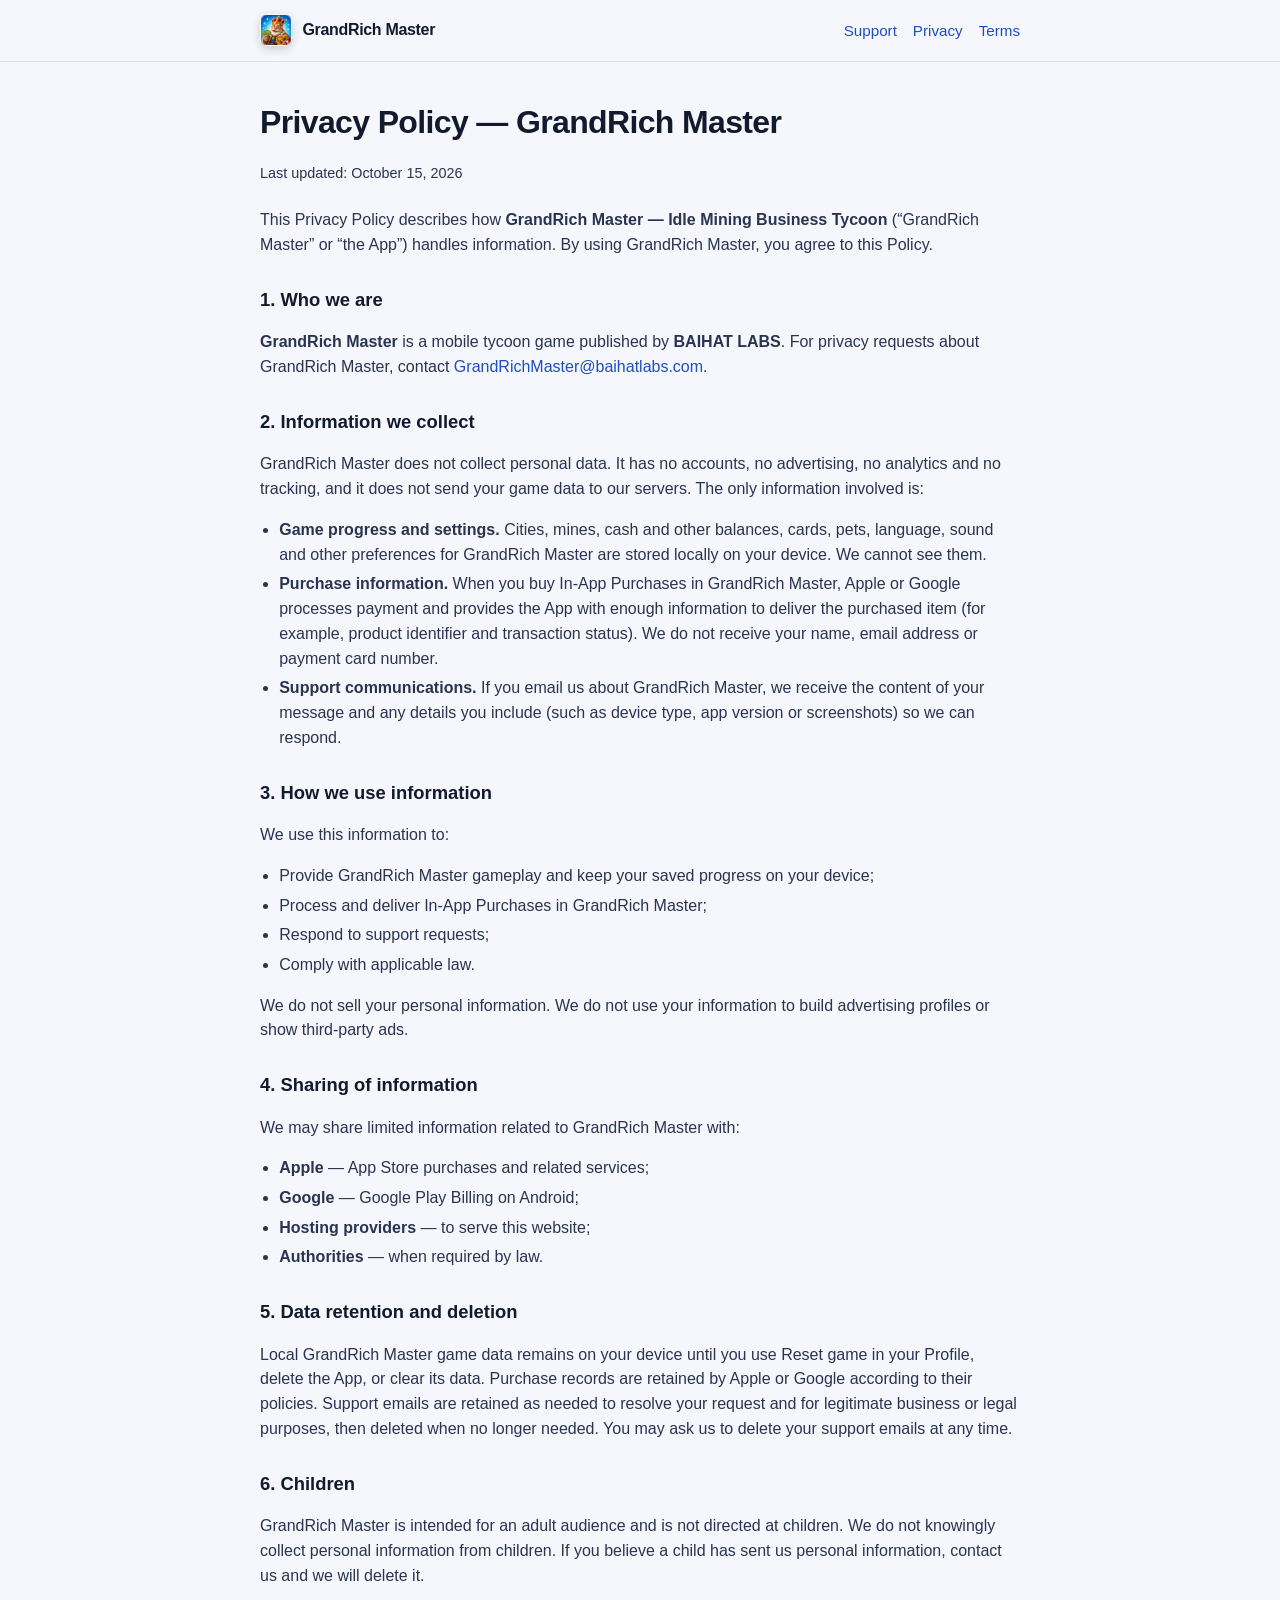
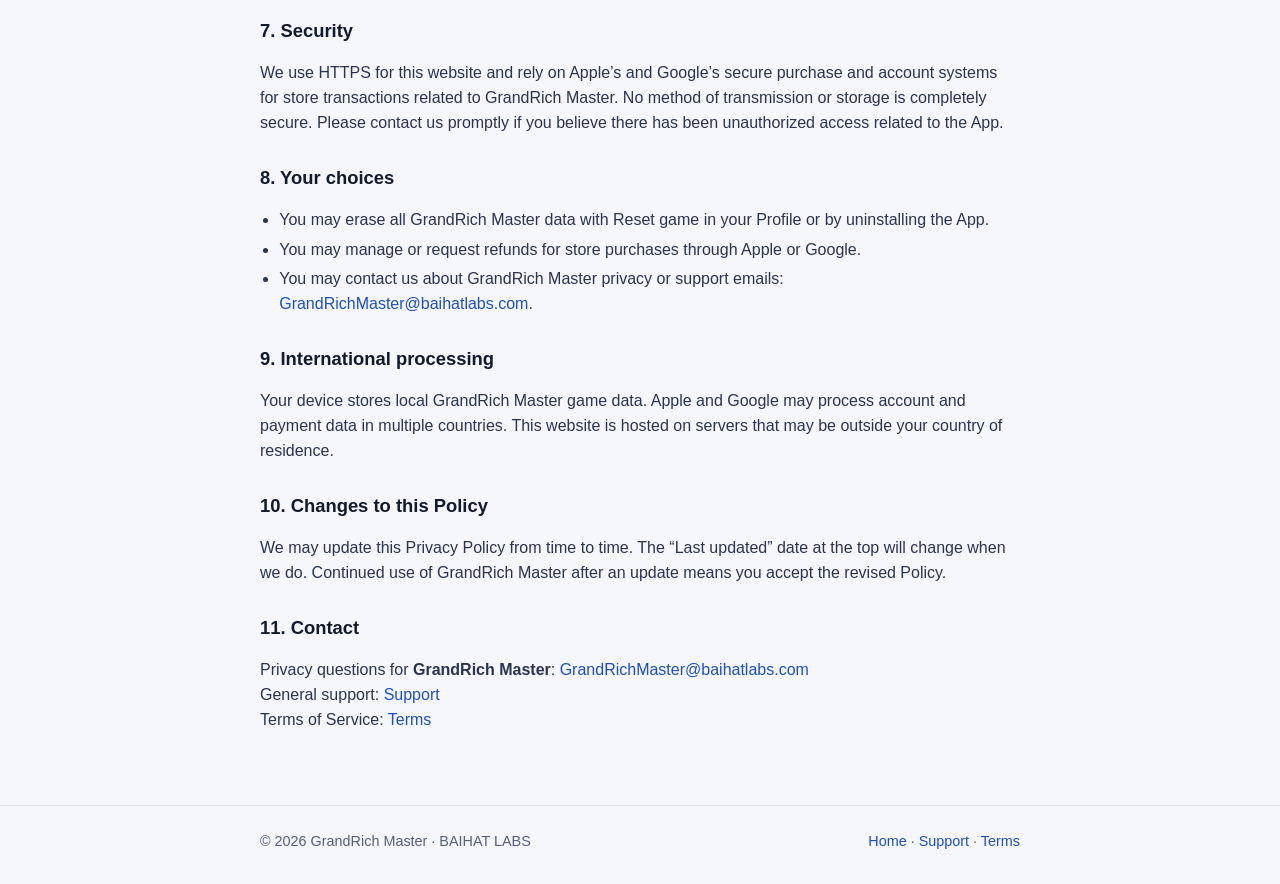
==== privacy.html @ 4f874ab6 "GrandRich Master website (home, support, privacy, terms) Co-authored-by: Cursor <cursoragent@cursor." ====
<!DOCTYPE html>
<html lang="en">
<head>
  <meta charset="utf-8" />
  <meta name="viewport" content="width=device-width, initial-scale=1" />
  <title>Privacy Policy — GrandRich Master</title>
  <meta name="description" content="Privacy Policy for GrandRich Master — Idle Mining Business Tycoon: on-device data, In-App Purchases and contact." />
  <meta name="referrer" content="strict-origin-when-cross-origin" />
  <meta name="theme-color" content="#14357f" />
  <link rel="icon" type="image/x-icon" href="/favicon.ico" />
  <link rel="icon" type="image/png" sizes="32x32" href="/favicon-32x32.png" />
  <link rel="icon" type="image/png" sizes="16x16" href="/favicon-16x16.png" />
  <link rel="apple-touch-icon" sizes="180x180" href="/apple-touch-icon.png" />
  <meta property="og:image" content="https://grandrich.baihatlabs.com/og-image.jpg" />
  <link rel="stylesheet" href="/styles.css" />
</head>
<body>
  <header class="nav">
    <div class="wrap nav-inner">
      <a class="brand" href="/">
        <span class="brand-mark" aria-hidden="true"></span>
        GrandRich Master
      </a>
      <nav class="nav-links" aria-label="Main">
        <a href="/support">Support</a>
        <a href="/privacy" aria-current="page">Privacy</a>
        <a href="/terms">Terms</a>
      </nav>
    </div>
  </header>

  <main class="wrap page">
    <h1>Privacy Policy — GrandRich Master</h1>
    <p class="meta">Last updated: October 15, 2026</p>
    <p class="lede">
      This Privacy Policy describes how
      <strong>GrandRich Master — Idle Mining Business Tycoon</strong>
      (“GrandRich Master” or “the App”) handles information.
      By using GrandRich Master, you agree to this Policy.
    </p>

    <h2>1. Who we are</h2>
    <p>
      <strong>GrandRich Master</strong> is a mobile tycoon game published by
      <strong>BAIHAT LABS</strong>.
      For privacy requests about GrandRich Master, contact
      <a href="mailto:GrandRichMaster@baihatlabs.com">GrandRichMaster@baihatlabs.com</a>.
    </p>

    <h2>2. Information we collect</h2>
    <p>
      GrandRich Master does not collect personal data. It has no accounts, no advertising,
      no analytics and no tracking, and it does not send your game data to our servers.
      The only information involved is:
    </p>
    <ul>
      <li>
        <strong>Game progress and settings.</strong>
        Cities, mines, cash and other balances, cards, pets, language, sound and other
        preferences for GrandRich Master are stored locally on your device. We cannot see them.
      </li>
      <li>
        <strong>Purchase information.</strong>
        When you buy In-App Purchases in GrandRich Master, Apple or Google processes payment
        and provides the App with enough information to deliver the purchased item
        (for example, product identifier and transaction status).
        We do not receive your name, email address or payment card number.
      </li>
      <li>
        <strong>Support communications.</strong>
        If you email us about GrandRich Master, we receive the content of your message
        and any details you include (such as device type, app version or screenshots) so we can respond.
      </li>
    </ul>

    <h2>3. How we use information</h2>
    <p>We use this information to:</p>
    <ul>
      <li>Provide GrandRich Master gameplay and keep your saved progress on your device;</li>
      <li>Process and deliver In-App Purchases in GrandRich Master;</li>
      <li>Respond to support requests;</li>
      <li>Comply with applicable law.</li>
    </ul>
    <p>
      We do not sell your personal information.
      We do not use your information to build advertising profiles or show third-party ads.
    </p>

    <h2>4. Sharing of information</h2>
    <p>We may share limited information related to GrandRich Master with:</p>
    <ul>
      <li><strong>Apple</strong> — App Store purchases and related services;</li>
      <li><strong>Google</strong> — Google Play Billing on Android;</li>
      <li><strong>Hosting providers</strong> — to serve this website;</li>
      <li><strong>Authorities</strong> — when required by law.</li>
    </ul>

    <h2>5. Data retention and deletion</h2>
    <p>
      Local GrandRich Master game data remains on your device until you use Reset game in your
      Profile, delete the App, or clear its data. Purchase records are retained by Apple or Google
      according to their policies. Support emails are retained as needed to resolve your request
      and for legitimate business or legal purposes, then deleted when no longer needed. You may
      ask us to delete your support emails at any time.
    </p>

    <h2>6. Children</h2>
    <p>
      GrandRich Master is intended for an adult audience and is not directed at children.
      We do not knowingly collect personal information from children.
      If you believe a child has sent us personal information, contact us and we will delete it.
    </p>

    <h2>7. Security</h2>
    <p>
      We use HTTPS for this website and rely on Apple’s and Google’s secure purchase and
      account systems for store transactions related to GrandRich Master.
      No method of transmission or storage is completely secure.
      Please contact us promptly if you believe there has been unauthorized access related to the App.
    </p>

    <h2>8. Your choices</h2>
    <ul>
      <li>You may erase all GrandRich Master data with Reset game in your Profile or by uninstalling the App.</li>
      <li>You may manage or request refunds for store purchases through Apple or Google.</li>
      <li>
        You may contact us about GrandRich Master privacy or support emails:
        <a href="mailto:GrandRichMaster@baihatlabs.com">GrandRichMaster@baihatlabs.com</a>.
      </li>
    </ul>

    <h2>9. International processing</h2>
    <p>
      Your device stores local GrandRich Master game data.
      Apple and Google may process account and payment data in multiple countries.
      This website is hosted on servers that may be outside your country of residence.
    </p>

    <h2>10. Changes to this Policy</h2>
    <p>
      We may update this Privacy Policy from time to time.
      The “Last updated” date at the top will change when we do.
      Continued use of GrandRich Master after an update means you accept the revised Policy.
    </p>

    <h2>11. Contact</h2>
    <p>
      Privacy questions for <strong>GrandRich Master</strong>:
      <a href="mailto:GrandRichMaster@baihatlabs.com">GrandRichMaster@baihatlabs.com</a><br />
      General support: <a href="/support">Support</a><br />
      Terms of Service: <a href="/terms">Terms</a>
    </p>
  </main>

  <footer class="footer">
    <div class="wrap footer-inner">
      <span>© 2026 GrandRich Master · BAIHAT LABS</span>
      <span><a href="/">Home</a> · <a href="/support">Support</a> · <a href="/terms">Terms</a></span>
    </div>
  </footer>
</body>
</html>
---- styles.css ----
:root {
  --accent: #1f4fbf;
  --accent-dark: #14357f;
  --gold: #a86f00;
  --gold-bright: #ffc83d;
  --ink: #121a2e;
  --muted: #56607a;
  --line: #dbe2f0;
  --bg: #f5f7fc;
  --card: #ffffff;
}

* {
  box-sizing: border-box;
}

html {
  scroll-behavior: smooth;
}

body {
  margin: 0;
  font-family: -apple-system, BlinkMacSystemFont, "Segoe UI", Roboto, Helvetica, Arial, sans-serif;
  color: var(--ink);
  background: var(--bg);
  line-height: 1.55;
}

a {
  color: var(--accent);
  text-decoration: none;
}

a:hover {
  text-decoration: underline;
}

a:focus-visible {
  outline: 3px solid var(--gold-bright);
  outline-offset: 2px;
  border-radius: 4px;
}

.wrap {
  width: min(760px, calc(100% - 2rem));
  margin: 0 auto;
}

.nav {
  position: sticky;
  top: 0;
  z-index: 10;
  background: rgba(245, 247, 252, 0.94);
  backdrop-filter: blur(12px);
  border-bottom: 1px solid var(--line);
}

.nav-inner {
  display: flex;
  align-items: center;
  justify-content: space-between;
  gap: 1rem;
  padding: 0.9rem 0;
}

.brand {
  display: flex;
  align-items: center;
  gap: 0.65rem;
  color: var(--ink);
  font-weight: 700;
  letter-spacing: -0.02em;
  text-decoration: none;
}

.brand:hover {
  text-decoration: none;
}

.brand-mark {
  width: 32px;
  height: 32px;
  border-radius: 8px;
  background: url('/app_icon.png') center/cover no-repeat;
  box-shadow: 0 3px 10px rgba(0, 0, 0, 0.18);
  border: 1px solid rgba(255, 255, 255, 0.4);
  flex-shrink: 0;
}

.nav-links {
  display: flex;
  gap: 1rem;
  flex-wrap: wrap;
  font-size: 0.95rem;
}

.hero-band {
  background: linear-gradient(180deg, #e7edfb 0%, var(--bg) 100%);
  border-bottom: 1px solid var(--line);
}

.hero {
  padding: 3rem 0 2rem;
}

.hero-header {
  display: flex;
  align-items: center;
  gap: 1.5rem;
  margin-bottom: 1.25rem;
  flex-wrap: wrap;
}

.hero-icon {
  width: 96px;
  height: 96px;
  border-radius: 22px;
  box-shadow: 0 10px 24px rgba(20, 53, 127, 0.25), 0 2px 6px rgba(0, 0, 0, 0.08);
  border: 2px solid #ffffff;
  display: block;
}

.hero h1 {
  margin: 0 0 0.4rem;
  font-size: clamp(1.85rem, 4vw, 2.4rem);
  line-height: 1.2;
  letter-spacing: -0.02em;
}

.hero .tagline {
  margin: 0;
  font-size: 1.15rem;
  font-weight: 600;
  color: var(--gold);
}

.hero p {
  margin: 0;
  max-width: 38rem;
  color: var(--muted);
  font-size: 1.05rem;
}

.actions {
  display: flex;
  flex-wrap: wrap;
  gap: 0.75rem;
  margin-top: 1.5rem;
}

.btn {
  display: inline-flex;
  align-items: center;
  justify-content: center;
  min-height: 44px;
  padding: 0.75rem 1.15rem;
  border-radius: 10px;
  font-weight: 600;
  font-size: 0.95rem;
  text-decoration: none;
}

.btn:hover {
  text-decoration: none;
}

.btn-primary {
  background: var(--accent);
  color: #fff;
}

.btn-primary:hover {
  background: var(--accent-dark);
}

.btn-secondary {
  background: #fff;
  color: var(--ink);
  border: 1px solid var(--line);
}

.section {
  padding: 1.5rem 0 3rem;
}

.card {
  background: var(--card);
  border: 1px solid var(--line);
  border-radius: 16px;
  padding: 1.25rem 1.35rem;
  margin: 0.85rem 0;
}

.card h2 {
  margin: 0 0 0.4rem;
  font-size: 1.05rem;
}

.card p {
  margin: 0;
  color: var(--muted);
  font-size: 0.98rem;
}

.notice {
  border-left: 4px solid var(--gold-bright);
}

.page {
  padding: 2.25rem 0 3.5rem;
}

.page h1 {
  margin: 0 0 0.35rem;
  font-size: 2rem;
  letter-spacing: -0.02em;
}

.lede {
  margin: 0 0 1.75rem;
  color: var(--muted);
}

.page h2 {
  margin: 1.75rem 0 0.55rem;
  font-size: 1.15rem;
}

.page .card h2 {
  margin-top: 0;
}

.page p,
.page li {
  color: #2a3450;
}

.page .card p {
  color: var(--muted);
}

.page ul {
  padding-left: 1.2rem;
}

.page li {
  margin: 0.3rem 0;
}

.meta {
  font-size: 0.9rem;
  color: var(--muted);
  margin-bottom: 1.5rem;
}

.footer {
  border-top: 1px solid var(--line);
  padding: 1.5rem 0 2rem;
  color: var(--muted);
  font-size: 0.9rem;
}

.footer-inner {
  display: flex;
  flex-wrap: wrap;
  gap: 0.75rem 1.25rem;
  justify-content: space-between;
}

@media (max-width: 560px) {
  .nav-links {
    gap: 0.75rem;
    font-size: 0.88rem;
  }
}
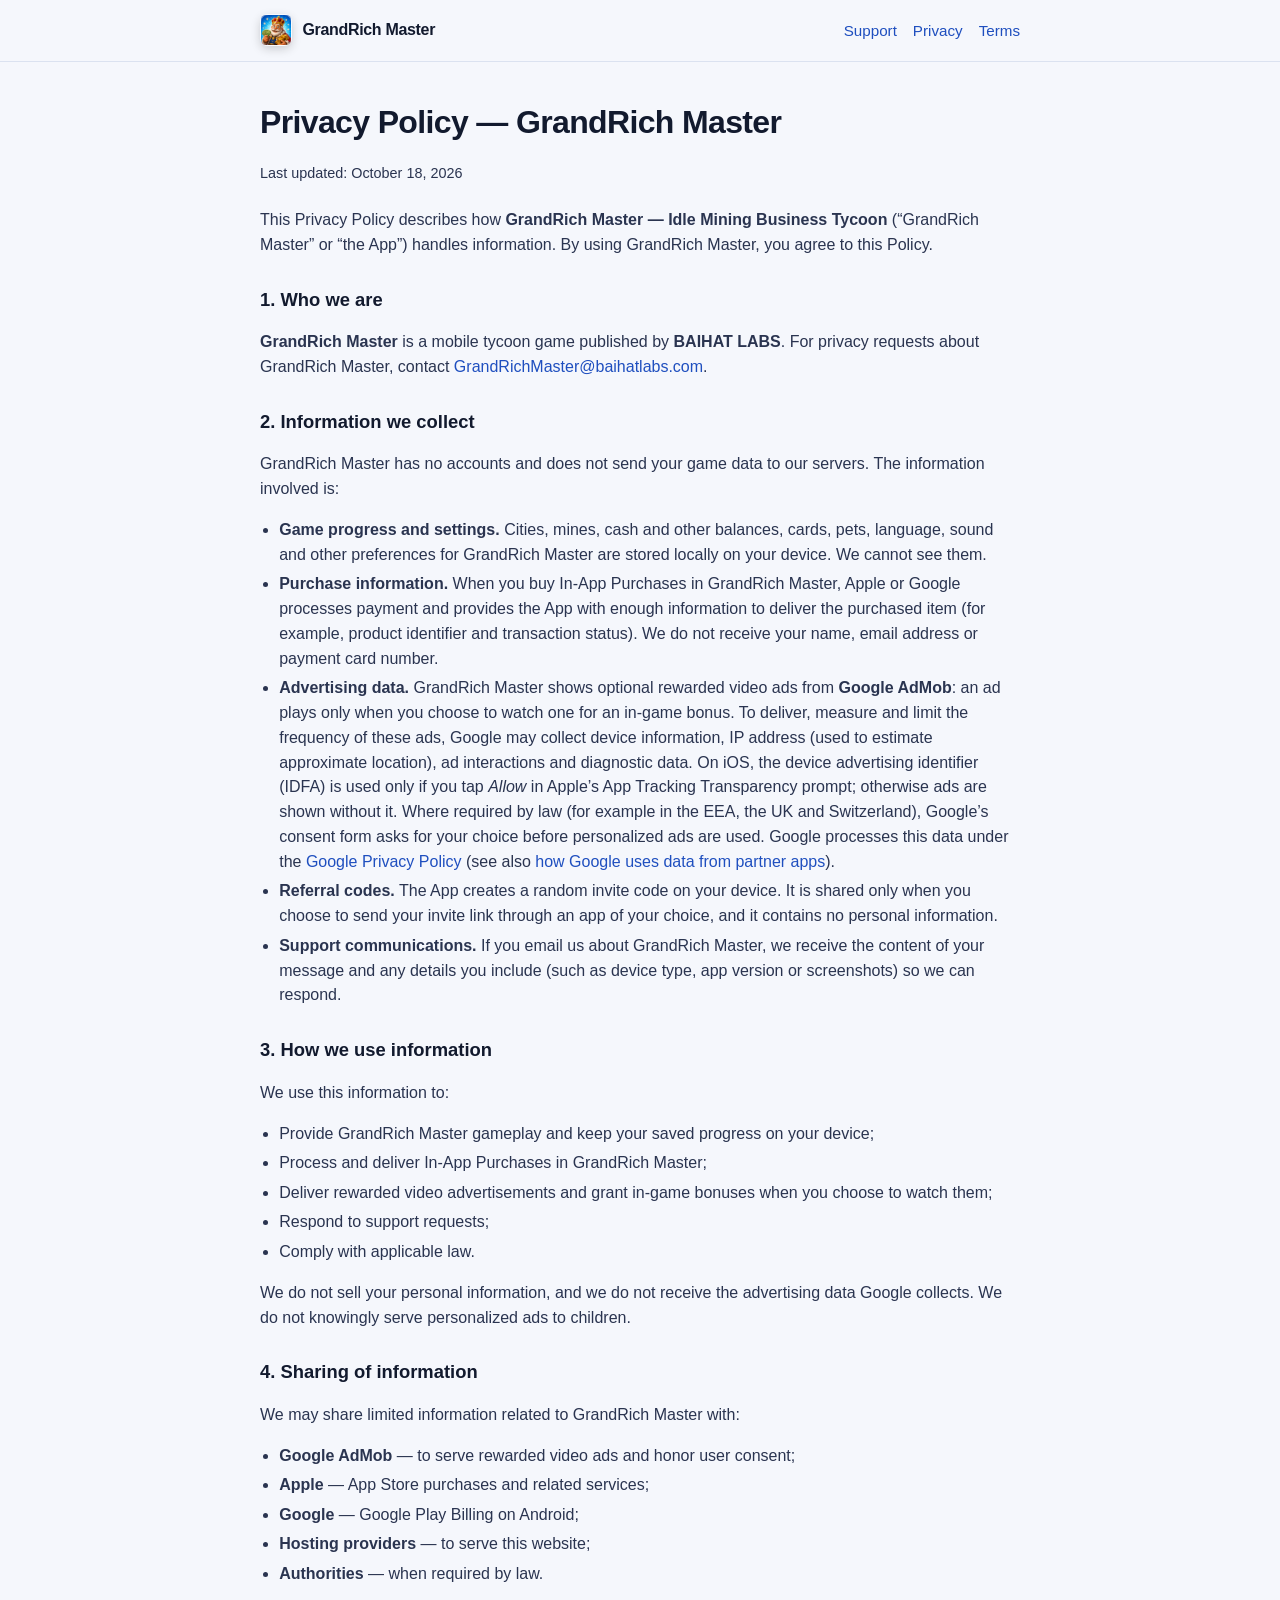
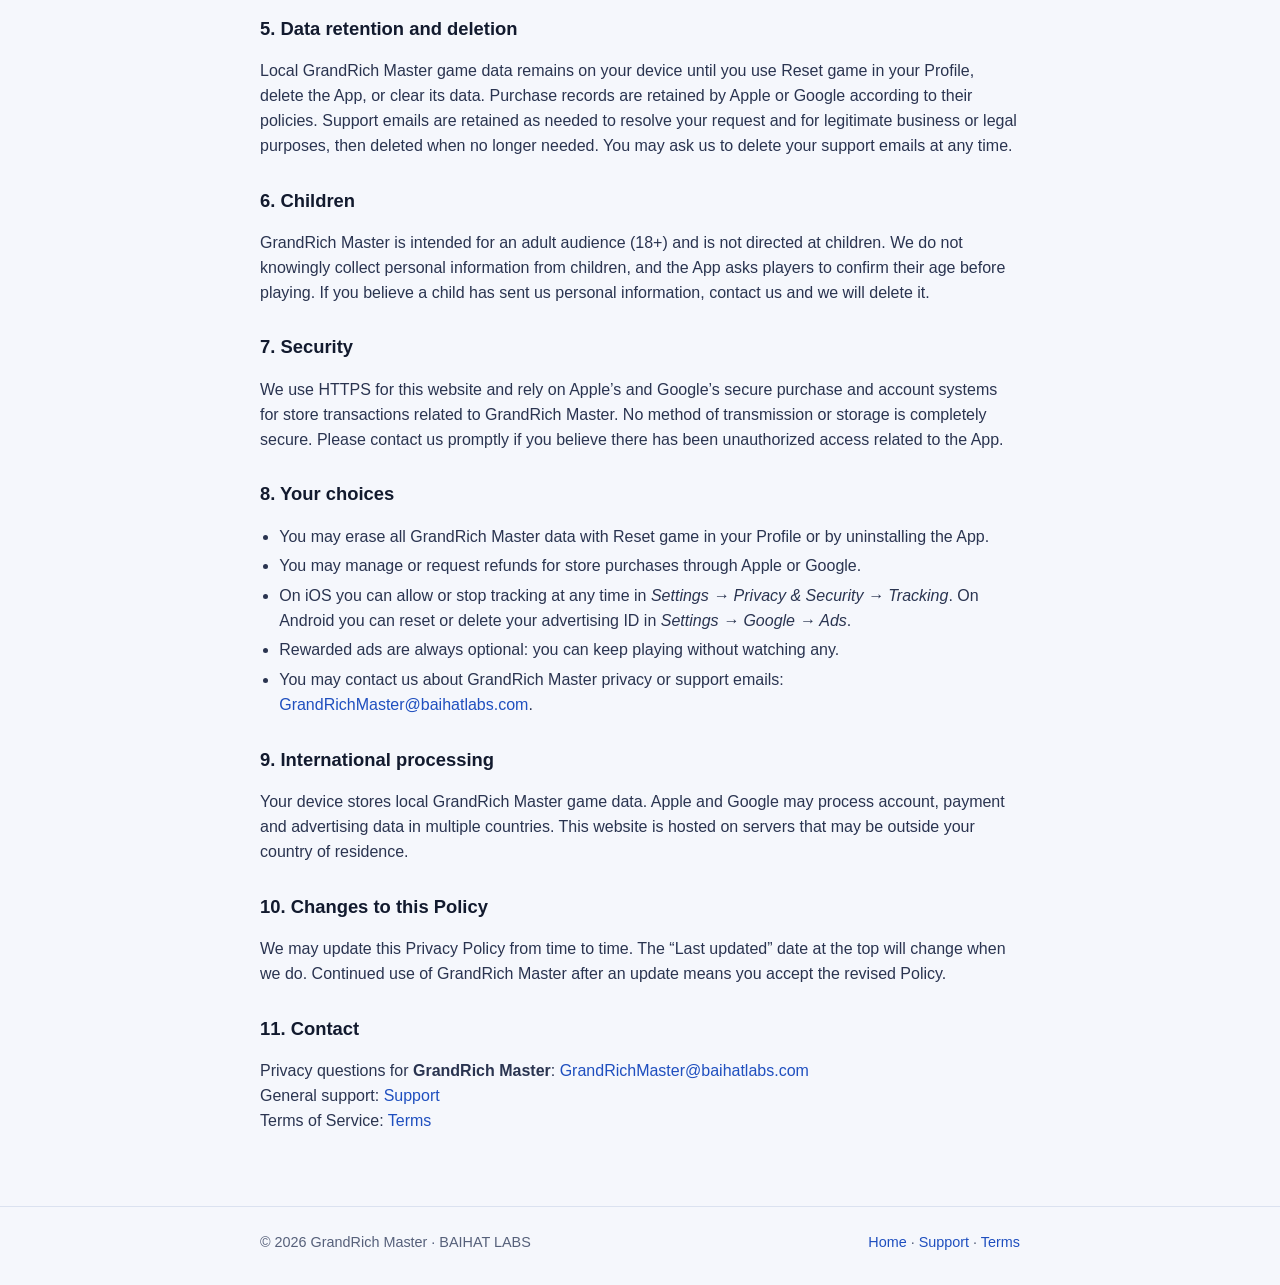
==== commit c6bbe53b: "Privacy policy: rewarded ads, tracking choices; add app-ads.txt" ====
--- a/privacy.html
+++ b/privacy.html
@@ -31,7 +31,7 @@
 
   <main class="wrap page">
     <h1>Privacy Policy — GrandRich Master</h1>
-    <p class="meta">Last updated: October 15, 2026</p>
+    <p class="meta">Last updated: October 18, 2026</p>
     <p class="lede">
       This Privacy Policy describes how
       <strong>GrandRich Master — Idle Mining Business Tycoon</strong>
@@ -49,9 +49,8 @@
 
     <h2>2. Information we collect</h2>
     <p>
-      GrandRich Master does not collect personal data. It has no accounts, no advertising,
-      no analytics and no tracking, and it does not send your game data to our servers.
-      The only information involved is:
+      GrandRich Master has no accounts and does not send your game data to our servers.
+      The information involved is:
     </p>
     <ul>
       <li>
@@ -67,6 +66,25 @@
         We do not receive your name, email address or payment card number.
       </li>
       <li>
+        <strong>Advertising data.</strong>
+        GrandRich Master shows optional rewarded video ads from <strong>Google AdMob</strong>:
+        an ad plays only when you choose to watch one for an in-game bonus.
+        To deliver, measure and limit the frequency of these ads, Google may collect device
+        information, IP address (used to estimate approximate location), ad interactions and diagnostic data.
+        On iOS, the device advertising identifier (IDFA) is used only if you tap <em>Allow</em> in
+        Apple’s App Tracking Transparency prompt; otherwise ads are shown without it.
+        Where required by law (for example in the EEA, the UK and Switzerland), Google’s consent form
+        asks for your choice before personalized ads are used.
+        Google processes this data under the
+        <a href="https://policies.google.com/privacy" target="_blank" rel="noopener">Google Privacy Policy</a>
+        (see also <a href="https://policies.google.com/technologies/partner-sites" target="_blank" rel="noopener">how Google uses data from partner apps</a>).
+      </li>
+      <li>
+        <strong>Referral codes.</strong>
+        The App creates a random invite code on your device. It is shared only when you choose to
+        send your invite link through an app of your choice, and it contains no personal information.
+      </li>
+      <li>
         <strong>Support communications.</strong>
         If you email us about GrandRich Master, we receive the content of your message
         and any details you include (such as device type, app version or screenshots) so we can respond.
@@ -78,17 +96,19 @@
     <ul>
       <li>Provide GrandRich Master gameplay and keep your saved progress on your device;</li>
       <li>Process and deliver In-App Purchases in GrandRich Master;</li>
+      <li>Deliver rewarded video advertisements and grant in-game bonuses when you choose to watch them;</li>
       <li>Respond to support requests;</li>
       <li>Comply with applicable law.</li>
     </ul>
     <p>
-      We do not sell your personal information.
-      We do not use your information to build advertising profiles or show third-party ads.
+      We do not sell your personal information, and we do not receive the advertising data
+      Google collects. We do not knowingly serve personalized ads to children.
     </p>
 
     <h2>4. Sharing of information</h2>
     <p>We may share limited information related to GrandRich Master with:</p>
     <ul>
+      <li><strong>Google AdMob</strong> — to serve rewarded video ads and honor user consent;</li>
       <li><strong>Apple</strong> — App Store purchases and related services;</li>
       <li><strong>Google</strong> — Google Play Billing on Android;</li>
       <li><strong>Hosting providers</strong> — to serve this website;</li>
@@ -106,8 +126,9 @@
 
     <h2>6. Children</h2>
     <p>
-      GrandRich Master is intended for an adult audience and is not directed at children.
-      We do not knowingly collect personal information from children.
+      GrandRich Master is intended for an adult audience (18+) and is not directed at children.
+      We do not knowingly collect personal information from children, and the App asks players
+      to confirm their age before playing.
       If you believe a child has sent us personal information, contact us and we will delete it.
     </p>
 
@@ -124,6 +145,15 @@
       <li>You may erase all GrandRich Master data with Reset game in your Profile or by uninstalling the App.</li>
       <li>You may manage or request refunds for store purchases through Apple or Google.</li>
       <li>
+        On iOS you can allow or stop tracking at any time in
+        <em>Settings → Privacy &amp; Security → Tracking</em>.
+        On Android you can reset or delete your advertising ID in
+        <em>Settings → Google → Ads</em>.
+      </li>
+      <li>
+        Rewarded ads are always optional: you can keep playing without watching any.
+      </li>
+      <li>
         You may contact us about GrandRich Master privacy or support emails:
         <a href="mailto:GrandRichMaster@baihatlabs.com">GrandRichMaster@baihatlabs.com</a>.
       </li>
@@ -132,7 +162,7 @@
     <h2>9. International processing</h2>
     <p>
       Your device stores local GrandRich Master game data.
-      Apple and Google may process account and payment data in multiple countries.
+      Apple and Google may process account, payment and advertising data in multiple countries.
       This website is hosted on servers that may be outside your country of residence.
     </p>
 
